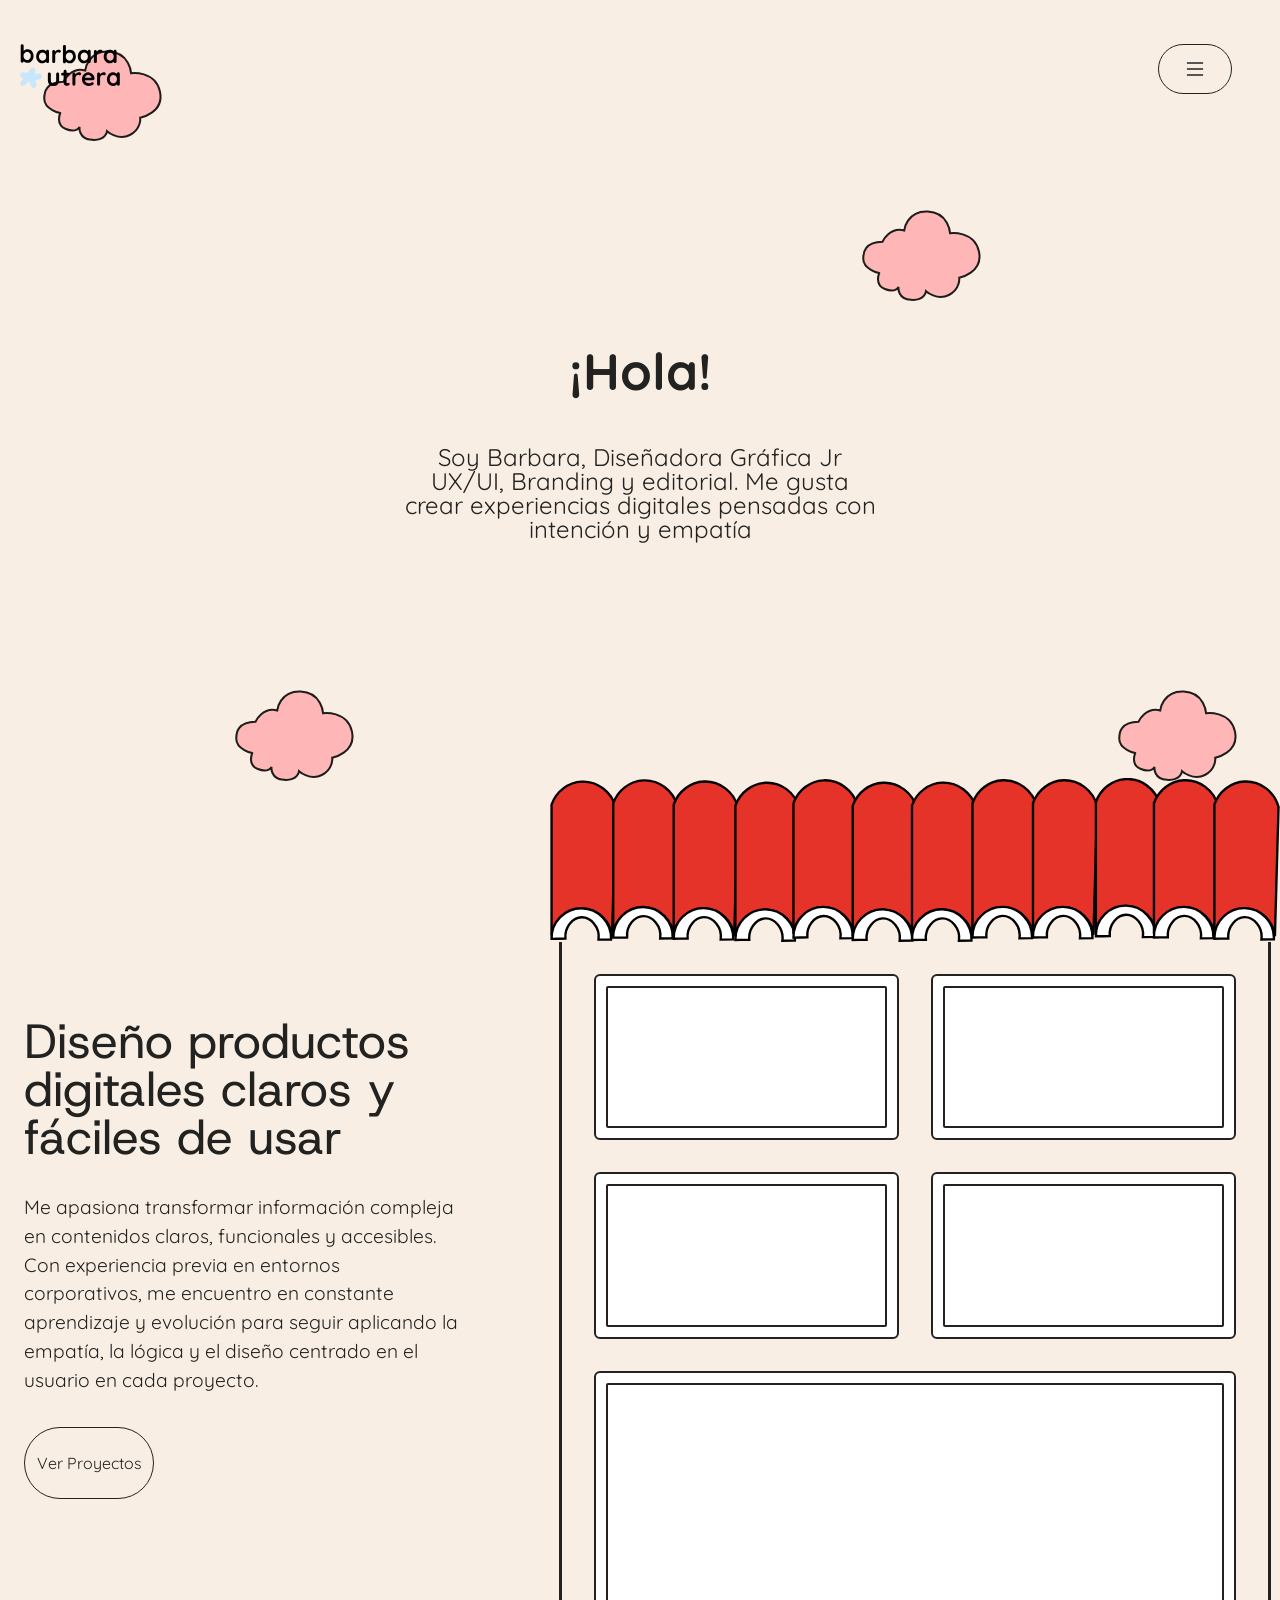
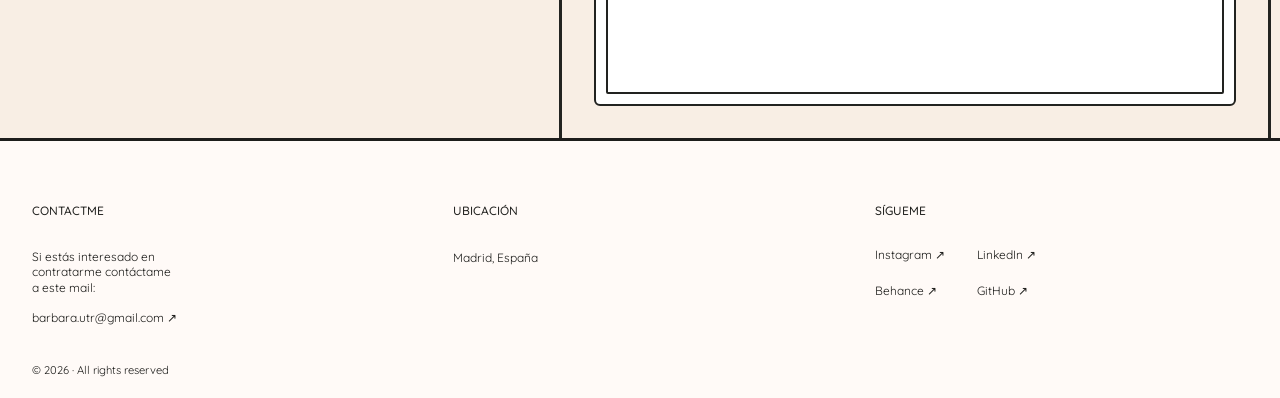
==== index.html @ 0269cc69 "Landing inicial" ====
<!DOCTYPE html>
<html lang="es">

<head>
    <meta charset="UTF-8">
    <meta name="viewport" content="width=device-width, initial-scale=1.0">
    <meta name="theme-color" content="#fffaf7">
    <meta name="description" content="Portfolio de diseño digital de Bárbara Utrera.">
    <title>Bárbara Utrera — Diseño digital</title>
    <link rel="stylesheet" href="css/index.css">
    <link rel="preconnect" href="https://fonts.googleapis.com">
    <link rel="preconnect" href="https://fonts.gstatic.com" crossorigin>
    <link
        href="https://fonts.googleapis.com/css2?family=Host+Grotesk:wght@500;600;700&family=IBM+Plex+Mono:wght@400;500&family=Quicksand:wght@500;600&display=swap"
        rel="stylesheet">
    <script src="js/index.js" defer></script>
</head>

<!-- div.grid$*5-->

<body>
    <header class="Header">
        <!-- Logo enlazado al inicio -->
        <a class="Header-logo" href="#home">
            <img class="Header-img" src="assets/Landing/logo_nativo.svg" alt="Bárbara Utrera, inicio">
        </a>

        <!-- Menú de navegación -->
        <nav class="Menu" aria-label="Navegación principal">
            <div class="Menu-panel" id="menu-panel">
                <ul class="Menu-list">
                    <li class="Menu-item">
                        <a class="Menu-link" href="#about">Sobre mí</a>
                    </li>

                    <li class="Menu-item">
                        <a class="Menu-link" href="#projects">Proyectos</a>
                    </li>

                    <li class="Menu-item">
                        <a class="Menu-link" href="#playground">Playground</a>
                    </li>
                </ul>
            </div>

            <!-- Botón para abrir o cerrar el menú -->
            <button class="Menu-btn" type="button" aria-label="Cerrar menú" aria-expanded="true"
                aria-controls="menu-panel">
                <svg class="Menu-icon" xmlns="http://www.w3.org/2000/svg" width="24" height="24" viewBox="0 0 16 16"
                    fill="currentColor" aria-hidden="true" focusable="false">
                    <path fill-rule="evenodd"
                        d="M2.5 12a.5.5 0 0 1 .5-.5h10a.5.5 0 0 1 0 1H3a.5.5 0 0 1-.5-.5m0-4a.5.5 0 0 1 .5-.5h10a.5.5 0 0 1 0 1H3a.5.5 0 0 1-.5-.5m0-4a.5.5 0 0 1 .5-.5h10a.5.5 0 0 1 0 1H3a.5.5 0 0 1-.5-.5" />
                </svg>
            </button>
        </nav>
    </header>

    <!-- div.grid$*5-->

    <main>



        <section class="Hero" id="home">
            <div class="Hero-intro">
                <div class="Hero-welcome">
                    <h3 class="Hero-hi">¡Hola!</h3>
                </div>
                <h1 class="Hero-presentation">Soy Barbara, Diseñadora Gráfica Jr UX/UI, Branding y editorial. Me gusta
                    crear experiencias digitales pensadas con intención y empatía
                </h1>
            </div>
            <div class="Hero-sky">

                <div class="Hero-decor-izq Cloud">
                    <svg class="Cloud-svg" viewBox="0 0 1511 1413" xmlns="http://www.w3.org/2000/svg">
                        <path
                            d="M444.347,834.612c-0,0 -115.657,-24.112 -117.66,-103.482c-1.273,-50.425 12.837,-126.103 141.777,-128.123c0,0 54.094,-112.294 159.989,-82.466c0,0 17.36,-147.385 173.597,-140.367c156.237,7.018 164.917,159.668 164.917,159.668c0,0 180.086,-21.055 213.297,135.981c33.211,157.036 -145.631,192.127 -145.631,192.127c0,0 10.453,82.466 -76.345,128.085c-86.799,45.619 -168.538,-28.073 -168.538,-28.073c0,0 -6.888,71.767 -111.046,63.957c-104.158,-7.81 -91.913,-95.539 -91.913,-95.539c0,0 -20.85,47.374 -100.705,15.791c-79.855,-31.583 -41.738,-117.557 -41.738,-117.557Z"
                            style="fill:currentColor;stroke:#1d1d1b;stroke-width:15px;" />
                    </svg>

                </div>
                <div class="Hero-decor-der Cloud">
                    <svg class="Cloud-svg" viewBox="0 0 1511 1413" xmlns="http://www.w3.org/2000/svg">
                        <path
                            d="M444.347,834.612c-0,0 -115.657,-24.112 -117.66,-103.482c-1.273,-50.425 12.837,-126.103 141.777,-128.123c0,0 54.094,-112.294 159.989,-82.466c0,0 17.36,-147.385 173.597,-140.367c156.237,7.018 164.917,159.668 164.917,159.668c0,0 180.086,-21.055 213.297,135.981c33.211,157.036 -145.631,192.127 -145.631,192.127c0,0 10.453,82.466 -76.345,128.085c-86.799,45.619 -168.538,-28.073 -168.538,-28.073c0,0 -6.888,71.767 -111.046,63.957c-104.158,-7.81 -91.913,-95.539 -91.913,-95.539c0,0 -20.85,47.374 -100.705,15.791c-79.855,-31.583 -41.738,-117.557 -41.738,-117.557Z"
                            style="fill:currentColor;stroke:#1d1d1b;stroke-width:15px;" />
                    </svg>
                </div>
                <div class="Hero-decor-der-bot Cloud">
                    <svg class="Cloud-svg" viewBox="0 0 1511 1413" xmlns="http://www.w3.org/2000/svg">
                        <path
                            d="M444.347,834.612c-0,0 -115.657,-24.112 -117.66,-103.482c-1.273,-50.425 12.837,-126.103 141.777,-128.123c0,0 54.094,-112.294 159.989,-82.466c0,0 17.36,-147.385 173.597,-140.367c156.237,7.018 164.917,159.668 164.917,159.668c0,0 180.086,-21.055 213.297,135.981c33.211,157.036 -145.631,192.127 -145.631,192.127c0,0 10.453,82.466 -76.345,128.085c-86.799,45.619 -168.538,-28.073 -168.538,-28.073c0,0 -6.888,71.767 -111.046,63.957c-104.158,-7.81 -91.913,-95.539 -91.913,-95.539c0,0 -20.85,47.374 -100.705,15.791c-79.855,-31.583 -41.738,-117.557 -41.738,-117.557Z"
                            style="fill:currentColor;stroke:#1d1d1b;stroke-width:15px;" />
                    </svg>
                </div>
                <div class="Hero-decor-izq-bot Cloud">
                    <svg class="Cloud-svg" viewBox="0 0 1511 1413" xmlns="http://www.w3.org/2000/svg">
                        <path
                            d="M444.347,834.612c-0,0 -115.657,-24.112 -117.66,-103.482c-1.273,-50.425 12.837,-126.103 141.777,-128.123c0,0 54.094,-112.294 159.989,-82.466c0,0 17.36,-147.385 173.597,-140.367c156.237,7.018 164.917,159.668 164.917,159.668c0,0 180.086,-21.055 213.297,135.981c33.211,157.036 -145.631,192.127 -145.631,192.127c0,0 10.453,82.466 -76.345,128.085c-86.799,45.619 -168.538,-28.073 -168.538,-28.073c0,0 -6.888,71.767 -111.046,63.957c-104.158,-7.81 -91.913,-95.539 -91.913,-95.539c0,0 -20.85,47.374 -100.705,15.791c-79.855,-31.583 -41.738,-117.557 -41.738,-117.557Z"
                            style="fill:currentColor;stroke:#1d1d1b;stroke-width:15px;" />
                    </svg>
                </div>
            </div>

            <!-- SECCIÓN PROYECTOS -->

            <div class="Hero-projects Projects">

                <div class="Projects-title">
                    <h2 class="Projects-h2">Diseño productos digitales claros y fáciles de usar</h2>
                    <p class="Projects-description"> Me apasiona transformar información compleja en contenidos claros, funcionales y accesibles. Con experiencia previa en entornos corporativos, me encuentro en constante aprendizaje y evolución para seguir aplicando la empatía, la lógica y el diseño centrado en el usuario en cada proyecto.</p>
                    <button class="Projects-button">Ver Proyectos</button>
                </div>

                <!-- estructura techo -->

                <div class="Projects-building Building">

                    <div class="Building-roof">

                        <svg class="Building-roofSvg" xmlns="http://www.w3.org/2000/svg" viewBox="30 24 308 69"
                            aria-hidden="true">
                            <style>
                                .cls-1 {
                                    fill: #fff;
                                }

                                .cls-1,
                                .cls-2 {
                                    stroke: #000;
                                    stroke-miterlimit: 10;
                                }

                                .cls-2 {
                                    fill: #e6332a;
                                }
                            </style>
                            <g>
                                <path class="cls-2"
                                    d="M30.64,35.23v55.15c.89-6.63,6.72-11.51,13.28-11.23,6.35.27,11.66,5.3,12.26,11.74.51-18.21,1.02-36.43,1.53-54.64-1.81-6.57-7.83-11-14.3-10.72-5.7.24-10.8,4.09-12.77,9.7Z" />
                                <path class="cls-1"
                                    d="M36.51,91.83c-1.96.03-3.91.06-5.87.09-.18-7.14,5.71-13.05,12.77-12.94,6.99.12,12.66,6.12,12.34,13.19-1.76.03-3.52.06-5.28.08.74-5.35-3.37-9.54-7.15-9.45-3.56.09-7.28,4-6.81,9.02Z" />
                            </g>
                            <g>
                                <path class="cls-2"
                                    d="M56.68,34.72v55.15c.89-6.63,6.72-11.51,13.28-11.23,6.35.27,11.66,5.3,12.26,11.74.51-18.21,1.02-36.43,1.53-54.64-1.81-6.57-7.83-11-14.3-10.72-5.7.24-10.8,4.09-12.77,9.7Z" />
                                <path class="cls-1"
                                    d="M62.55,91.32c-1.96.03-3.91.06-5.87.09-.18-7.14,5.71-13.05,12.77-12.94,6.99.12,12.66,6.12,12.34,13.19-1.76.03-3.52.06-5.28.08.74-5.35-3.37-9.54-7.15-9.45-3.56.09-7.28,4-6.81,9.02Z" />
                            </g>
                            <g>
                                <path class="cls-2"
                                    d="M82.21,35.19v55.15c.89-6.63,6.72-11.51,13.28-11.23,6.35.27,11.66,5.3,12.26,11.74.51-18.21,1.02-36.43,1.53-54.64-1.81-6.57-7.83-11-14.3-10.72-5.7.24-10.8,4.09-12.77,9.7Z" />
                                <path class="cls-1"
                                    d="M88.09,91.79c-1.96.03-3.91.06-5.87.09-.18-7.14,5.71-13.05,12.77-12.94,6.99.12,12.66,6.12,12.34,13.19-1.76.03-3.52.06-5.28.08.74-5.35-3.37-9.54-7.15-9.45-3.56.09-7.28,4-6.81,9.02Z" />
                            </g>
                            <g>
                                <path class="cls-2"
                                    d="M108.26,35.7v55.15c.89-6.63,6.72-11.51,13.28-11.23,6.35.27,11.66,5.3,12.26,11.74.51-18.21,1.02-36.43,1.53-54.64-1.81-6.57-7.83-11-14.3-10.72-5.7.24-10.8,4.09-12.77,9.7Z" />
                                <path class="cls-1"
                                    d="M114.13,92.3c-1.96.03-3.91.06-5.87.09-.18-7.14,5.71-13.05,12.77-12.94,6.99.12,12.66,6.12,12.34,13.19-1.76.03-3.52.06-5.28.08.74-5.35-3.37-9.54-7.15-9.45-3.56.09-7.28,4-6.81,9.02Z" />
                            </g>
                            <g>
                                <path class="cls-2"
                                    d="M132.77,34.68v55.15c.89-6.63,6.72-11.51,13.28-11.23,6.35.27,11.66,5.3,12.26,11.74.51-18.21,1.02-36.43,1.53-54.64-1.81-6.57-7.83-11-14.3-10.72-5.7.24-10.8,4.09-12.77,9.7Z" />
                                <path class="cls-1"
                                    d="M138.64,91.28c-1.96.03-3.91.06-5.87.09-.18-7.14,5.71-13.05,12.77-12.94,6.99.12,12.66,6.12,12.34,13.19-1.76.03-3.52.06-5.28.08.74-5.35-3.37-9.54-7.15-9.45-3.56.09-7.28,4-6.81,9.02Z" />
                            </g>
                            <g>
                                <path class="cls-2"
                                    d="M157.79,35.7v55.15c.89-6.63,6.72-11.51,13.28-11.23,6.35.27,11.66,5.3,12.26,11.74.51-18.21,1.02-36.43,1.53-54.64-1.81-6.57-7.83-11-14.3-10.72-5.7.24-10.8,4.09-12.77,9.7Z" />
                                <path class="cls-1"
                                    d="M163.66,92.3c-1.96.03-3.91.06-5.87.09-.18-7.14,5.71-13.05,12.77-12.94,6.99.12,12.66,6.12,12.34,13.19-1.76.03-3.52.06-5.28.08.74-5.35-3.37-9.54-7.15-9.45-3.56.09-7.28,4-6.81,9.02Z" />
                            </g>
                            <g>
                                <path class="cls-2"
                                    d="M182.81,35.68v55.15c.89-6.63,6.72-11.51,13.28-11.23,6.35.27,11.66,5.3,12.26,11.74.51-18.21,1.02-36.43,1.53-54.64-1.81-6.57-7.83-11-14.3-10.72-5.7.24-10.8,4.09-12.77,9.7Z" />
                                <path class="cls-1"
                                    d="M188.68,92.28c-1.96.03-3.91.06-5.87.09-.18-7.14,5.71-13.05,12.77-12.94,6.99.12,12.66,6.12,12.34,13.19-1.76.03-3.52.06-5.28.08.74-5.35-3.37-9.54-7.15-9.45-3.56.09-7.28,4-6.81,9.02Z" />
                            </g>
                            <g>
                                <path class="cls-2"
                                    d="M208.36,34.66v55.15c.89-6.63,6.72-11.51,13.28-11.23,6.35.27,11.66,5.3,12.26,11.74.51-18.21,1.02-36.43,1.53-54.64-1.81-6.57-7.83-11-14.3-10.72-5.7.24-10.8,4.09-12.77,9.7Z" />
                                <path class="cls-1"
                                    d="M214.23,91.26c-1.96.03-3.91.06-5.87.09-.18-7.14,5.71-13.05,12.77-12.94,6.99.12,12.66,6.12,12.34,13.19-1.76.03-3.52.06-5.28.08.74-5.35-3.37-9.54-7.15-9.45-3.56.09-7.28,4-6.81,9.02Z" />
                            </g>
                            <g>
                                <path class="cls-2"
                                    d="M233.89,34.66v55.15c.89-6.63,6.72-11.51,13.28-11.23,6.35.27,11.66,5.3,12.26,11.74.51-18.21,1.02-36.43,1.53-54.64-1.81-6.57-7.83-11-14.3-10.72-5.7.24-10.8,4.09-12.77,9.7Z" />
                                <path class="cls-1"
                                    d="M239.77,91.26c-1.96.03-3.91.06-5.87.09-.18-7.14,5.71-13.05,12.77-12.94,6.99.12,12.66,6.12,12.34,13.19-1.76.03-3.52.06-5.28.08.74-5.35-3.37-9.54-7.15-9.45-3.56.09-7.28,4-6.81,9.02Z" />
                            </g>
                            <g>
                                <path class="cls-2"
                                    d="M260.45,34.15v55.15c.89-6.63,6.72-11.51,13.28-11.23,6.35.27,11.66,5.3,12.26,11.74.51-18.21,1.02-36.43,1.53-54.64-1.81-6.57-7.83-11-14.3-10.72-5.7.24-10.8,4.09-12.77,9.7Z" />
                                <path class="cls-1"
                                    d="M266.32,90.74c-1.96.03-3.91.06-5.87.09-.18-7.14,5.71-13.05,12.77-12.94,6.99.12,12.66,6.12,12.34,13.19-1.76.03-3.52.06-5.28.08.74-5.35-3.37-9.54-7.15-9.45-3.56.09-7.28,4-6.81,9.02Z" />
                            </g>
                            <g>
                                <path class="cls-2"
                                    d="M284.96,34.66v55.15c.89-6.63,6.72-11.51,13.28-11.23,6.35.27,11.66,5.3,12.26,11.74.51-18.21,1.02-36.43,1.53-54.64-1.81-6.57-7.83-11-14.3-10.72-5.7.24-10.8,4.09-12.77,9.7Z" />
                                <path class="cls-1"
                                    d="M290.83,91.26c-1.96.03-3.91.06-5.87.09-.18-7.14,5.71-13.05,12.77-12.94,6.99.12,12.66,6.12,12.34,13.19-1.76.03-3.52.06-5.28.08.74-5.35-3.37-9.54-7.15-9.45-3.56.09-7.28,4-6.81,9.02Z" />
                            </g>
                            <g>
                                <path class="cls-2"
                                    d="M310.49,35.17v55.15c.89-6.63,6.72-11.51,13.28-11.23,6.35.27,11.66,5.3,12.26,11.74.51-18.21,1.02-36.43,1.53-54.64-1.81-6.57-7.83-11-14.3-10.72-5.7.24-10.8,4.09-12.77,9.7Z" />
                                <path class="cls-1"
                                    d="M316.36,91.77c-1.96.03-3.91.06-5.87.09-.18-7.14,5.71-13.05,12.77-12.94,6.99.12,12.66,6.12,12.34,13.19-1.76.03-3.52.06-5.28.08.74-5.35-3.37-9.54-7.15-9.45-3.56.09-7.28,4-6.81,9.02Z" />
                            </g>


                            <!-- Aquí van los demás grupos <g> originales -->

                        </svg>

                    </div>


                    <!-- Estructura edificio -->

                    <div class="Building-grid">

                        <!-- Planta superior -->
                        <div class="Building-top">

                            <a class="Building-window Window" href="ux.html">
                                <span class="Window-tooltip">
                                    UX/UI ↗
                                </span>
                                <video class="Window-video" autoplay muted loop playsinline preload="auto">
                                    <source src="assets/Landing/ventana_ux_2.mp4" type="video/mp4">
                                </video>

                            </a>

                            <a class="Building-window Window" href="branding.html">
                                <span class="Window-tooltip">
                                    Branding ↗
                                </span>
                                <video class="Window-video" autoplay muted loop playsinline preload="auto">
                                    <source src="assets/Landing/Branding_v1.mp4" type="video/mp4">
                                </video>

                            </a>

                        </div>

                        <!-- Planta intermedia -->
                        <div class="Building-middle">

                            <a class="Building-window Window" href="editorial.html">

                                <span class="Window-tooltip">
                                    Editorial ↗
                                </span>
                                <video class="Window-video" autoplay muted loop playsinline preload="auto">
                                    <source src="assets/Landing/editorial.mp4" type="video/mp4">
                                </video>
                            </a>

                            <a class="Building-window Window" href="playground.html">
                                <span class="Window-tooltip">
                                    Playground ↗
                                </span>
                                <video class="Window-video" autoplay muted loop playsinline preload="auto">
                                    <source src="assets/Landing/Playground_v2.mp4" type="video/mp4">
                                </video>
                            </a>

                        </div>

                        <!-- Planta inferior -->
                        <div class="Building-bottom">

                            <a class="Building-window Window Window--entrance" href="#about">
                                <span class="Window-tooltip">
                                    Sobre mi ↗
                                </span>
                                <video class="Window-video" autoplay muted loop playsinline preload="auto">
                                    <source src="assets/Landing/Video Project 1 (1).mp4" type="video/mp4">
                                </video>

                            </a>

                        </div>

                    </div>
                </div>


            </div>

        </section>

        <footer class="Footer">


            <div class="Footer-grid">

                <!-- CONTACTO -->
                <div class="Footer-contact">
                    <h2 class="Footer-title">CONTACTME</h2>

                    <p class="Footer-description">
                        Si estás interesado en<br>
                        contratarme contáctame<br>
                        a este mail:
                    </p>

                    <a class="Footer-email" href="mailto:barbara.utr@gmail.com">
                        barbara.utr@gmail.com ↗
                    </a>
                </div>

                <!-- UBICACIÓN -->
                <div class="Footer-location">
                    <h2 class="Footer-title">UBICACIÓN</h2>

                    <p class="Footer-text">
                        Madrid, España
                    </p>
                </div>

                <!-- REDES SOCIALES -->
                <nav class="Footer-social" aria-label="Redes sociales">
                    <h2 class="Footer-title">SÍGUEME</h2>

                    <div class="Footer-links">
                        <a class="Footer-link" href="https://instagram.com/" target="_blank" rel="noopener noreferrer">
                            Instagram ↗
                        </a>

                        <a class="Footer-link" href="https://linkedin.com/" target="_blank" rel="noopener noreferrer">
                            LinkedIn ↗
                        </a>

                        <a class="Footer-link" href="https://behance.net/brbarautrera" target="_blank"
                            rel="noopener noreferrer">
                            Behance ↗
                        </a>

                        <a class="Footer-link" href="https://github.com/" target="_blank" rel="noopener noreferrer">
                            GitHub ↗
                        </a>
                    </div>
                </nav>

            </div>

            <!-- COPYRIGHT -->
            <div class="Footer-bottom">
                <small class="Footer-copyright">
                    © 2026 · All rights reserved
                </small>
            </div>

        </footer>



    </main>
</body>

</html>
---- css/index.css ----
@charset "UTF-8";

:root {
    font-size: 100%;
    font-family: system-ui, sans-serif;
    scroll-behavior: smooth;
    --rojo: #E5382D;
    --rosa: #FEB6B6;
    --beige: #F8EEE4;
    --negro: #222320;
    --celeste: #C9E7FA;
    --blanco: white;
    --color-cloud: var(--rosa);
    --espacio-header: 1.25rem;
    --borde-menu: 0.0625rem solid var(--negro);
    --radio-menu: 3rem;
    --duracion-menu: 300ms;

    --tipo-titular: 'Host Grotesk', sans-serif;
    --tipo-body: 'Quicksand', sans-serif;
    --font-size-body: 1.5rem;

    /* Modo Oscuro */

    [data-theme="dark"] {
        --color-cloud: var(--celeste);
    }

}



*:where(:not(html, iframe, canvas, img, svg, video, audio):not(svg *, symbol *)) {
    all: unset;
    display: revert;
}

*::before,
*::after {
    display: block;
    box-sizing: border-box;
}

img,
picture,
video,
iframe,
figure,
canvas {
    max-width: 100%;
    width: 100%;
    display: block;
    height: initial;
}

a {
    display: block;
    text-decoration: none;
    color: inherit;
    font: inherit;
}

p {
    hyphens: none;
}

p a {
    display: inline;
}

li,
menu,
summary {
    list-style: none;
}

ol {
    counter-reset: revert;
}

h1,
h2,
h3,
h4,
h5,
h6,
p,
span,
a,
strong,
blockquote,
i,
b,
u,
em,
mark,
del,
pre,
code {
    font: inherit;
    line-height: 1em;
    color: inherit;
    text-decoration: none;
    text-wrap: pretty;
    hyphens: none;
}

blockquote:before,
blockquote:after,
q:before,
q:after {
    content: "";
    content: none;
}

form,
input,
textarea,
select,
button,
label {
    font: inherit;
    hyphens: auto;
    background-color: transparent;
    color: inherit;
    display: block;
}

textarea {
    white-space: pre-wrap;
}

button,
label {
    cursor: pointer;
}

::placeholder {
    color: unset;
}

table,
tr,
td,
th,
thead,
tbody,
tfoot {
    border-collapse: collapse;
    border-spacing: 0;
    font: inherit;
}

svg {
    width: 100%;
    display: block;
    height: initial;
    fill: currentColor;
}

p svg {
    display: inline;
    width: initial;
}

:where([draggable="true"]) {
    -webkit-user-drag: element;
}

body {
    min-height: 100vh;
    color: inherit;
    line-height: 1.5em;
    -webkit-hyphens: auto;
    -ms-hyphens: auto;
    hyphens: auto;
    font-smooth: always;
    -webkit-font-smoothing: antialiased;
    -moz-osx-font-smoothing: grayscale;
}


body {
    background-color: var(--beige);
    color: var(--negro);
    font-family: var(--tipo-body);
}

/*Comienzo de Header */
.Header {
    padding-top: 2rem;
    justify-content: space-between;
    display: flex;
    align-items: flex-end;
    gap: 1rem;
    position: sticky;
    top: 0;
    z-index: 10;
}

.Header-logo {
    flex-shrink: 0;
    width: 7rem;

}

.Header-img {
    width: 100%;

}

/* Menú: versión móvil */
.Menu {
    display: flex;
    flex-direction: column;
    align-items: flex-end;
    padding-right: 3rem;
    padding-left: 3rem;

}

/* Botón de hamburguesa */
.Menu-btn {
    order: -1;
    flex-shrink: 0;

    display: flex;
    justify-content: center;
    align-items: center;

    width: 4.5rem;
    height: 3rem;


    border: var(--borde-menu);
    border-radius: var(--radio-menu);

    background-color: var(--beige);
    color: var(--negro);
    cursor: pointer;

    transition:
        background-color var(--duracion-menu) ease,
        color var(--duracion-menu) ease;
}

.Menu-icon {
    width: 1.5rem;
    height: 1.5rem;
    flex-shrink: 0;
}

/* Panel: se expande hacia abajo */
.Menu-panel {
    display: grid;
    grid-template-rows: 1fr;

    opacity: 1;
    visibility: visible;

    transition:
        grid-template-rows 10ms ease opacity 10ms ease visibility 10ms ease;
}

.Menu-list {
    display: flex;
    flex-direction: column;
    gap: 0.625rem;

    min-height: 0;
    overflow: hidden;
}

/* Separación del botón incluida en el contenido retráctil */
.Menu-item:first-child {
    margin-top: 0.75rem;
}

/* Enlaces con aspecto de botón */
.Menu-link {
    display: flex;
    justify-content: center;
    align-items: center;

    width: 7rem;
    min-height: 3rem;
    padding: 0.2rem 1rem;

    border: var(--borde-menu);
    border-radius: var(--radio-menu);

    background-color: var(--beige);
    color: var(--negro);

    font-family: var(--tipo-body);
    font-size: 0.875rem;
    line-height: 1.25;
    text-align: center;
    white-space: nowrap;

    transition:
        background-color var(--duracion-menu) ease,
        color var(--duracion-menu) ease;
}

/* Página actual y hover */
.Menu-link.is-active,
.Menu-link:hover,
.Menu-btn:hover {
    background-color: var(--negro);
    color: var(--beige);
}

/* Foco accesible, dibujado hacia dentro para evitar recortes */
.Header-logo:focus-visible,
.Menu-link:focus-visible,
.Menu-btn:focus-visible {
    outline: 0.125rem solid var(--rojo);
    outline-offset: -0.25rem;
}

/* Menú cerrado: JavaScript activa is-enhanced */
.Menu.is-enhanced .Menu-panel {
    grid-template-rows: 0fr;
    opacity: 0;
    visibility: hidden;
    pointer-events: none;
}

/* Menú abierto */
.Menu.is-enhanced.is-open .Menu-panel {
    grid-template-rows: 1fr;
    opacity: 1;
    visibility: visible;
    pointer-events: auto;
}


/* Escritorio: apertura hacia la izquierda */
@media (min-width: 60em) {
    :root {
        --espacio-header: 3rem;
    }

    .Header {
        align-items: center;
    }

    .Header-logo {
        width: 9rem;
    }

    .Menu {
        flex-direction: row;
        justify-content: flex-end;
        align-items: center;
    }

    .Menu-btn {
        order: 0;
    }

    .Menu-panel {
        grid-template-rows: 1fr;
        grid-template-columns: 1fr;

        transition:
            grid-template-columns var(--duracion-menu) ease,
            opacity var(--duracion-menu) ease,
            visibility var(--duracion-menu) ease;
    }

    .Menu-list {
        flex-direction: row;
        align-items: center;
        min-width: 0;
    }

    .Menu-item {
        flex-shrink: 0;
    }

    .Menu-item:first-child {
        margin-top: 0;
    }

    .Menu-item:last-child {
        margin-right: 0.625rem;
    }

    .Menu.is-enhanced .Menu-panel {
        grid-template-rows: 1fr;
        grid-template-columns: 0fr;
    }

    .Menu.is-enhanced.is-open .Menu-panel {
        grid-template-columns: 1fr;
    }
}

/* MAIN Introducción de portfolio */
.Hero {

    width: 100%;
    min-height: 37rem;
    border-bottom: 3px solid #1d1d1b;
    margin: 6rem auto 0rem;
    padding-top: 5rem;
    overflow-x: clip;
}

.Hero-intro {

    max-width: 1fr;
    min-height: 400px;
    margin: auto;
    padding: 3rem;

}

.Hero-hi {

    padding: 1rem;
    text-align: center;
    font-weight: 800;
    font-size: clamp(3rem, 4vw, 8rem);

}

.Hero-presentation {

    width: 90%;
    margin: auto;
    padding: 2rem;
    max-width: 30rem;
    font-size: var(--font-size-body);
    justify-content: center;
    align-items: center;
    text-align: center;
    hyphens: none;
}


/* Nubes de la landing (cielo) */
.Hero-sky {

    width: 100%;
    min-height: 800px;
    position: absolute;
    top: 0;
    z-index: 2;

    overflow-x: clip;

}

/* estilos comunes de las nubes */
.Cloud {
    width: clamp(8rem, 16vw, 22rem);
    position: absolute;
    animation: moverNube 8s ease-in-out infinite alternate;

}

.Cloud-svg {
    width: 100%;
    height: auto;
    display: block;
}

.Cloud-svg path {
    color: var(--color-cloud);
}


.Hero-decor-izq {

    position: absolute;

    top: 0;
    animation-delay: -3s;
}

.Hero-decor-der {


    position: absolute;
    top: 20%;
    right: 20%;
    animation-delay: -2s;

}

.Hero-decor-der-bot {

    position: absolute;
    top: 80%;
    right: 0;
    animation-delay: -4s;

}

.Hero-decor-izq-bot {

    position: absolute;
    top: 80%;
    left: 15%;
    animation-delay: -2s;
}

/* Animación */
@keyframes moverNube {
    0% {
        transform: translateX(-30px);
    }

    100% {
        transform: translateX(30px);
    }
}

@media (prefers-reduced-motion: reduce) {
    .Cloud {
        animation: none;
    }
}

/* SECCIÓN PROYECTOS */

/* Descripción */
.Hero-projects {

    width: 100%;

    display: grid;
    grid-template-columns: 1fr 1.5fr;
    gap: 4rem;
    align-items: center;
}


.Projects-title {
    width: 90%;
    min-width: 0;
    margin: 0 auto;
}

.Projects-h2 {

    font-family: var(--tipo-titular);
    font-size: 3rem;
    padding-bottom: 2rem;
}

.Projects-description {

    padding-bottom: 2rem;
    font-family: var(--tipo-body);
    font-size: 1.2rem;
    line-height:1.5;
}

.Projects-button {

    width: auto;
    min-height: 3rem;
    padding: 0.7rem;

    border: var(--borde-menu);
    border-radius: var(--radio-menu);

    background-color: var(--beige);
    color: var(--negro);
    cursor: pointer;

  transition:
    background-color var(--duracion-menu) ease,
    color var(--duracion-menu) ease;
}
.Projects-button:hover,
.Projects-button:focus-visible {
    background-color: var(--negro);
    color: var(--blanco);
}


/* Edificio */
.Projects-building {
    min-width: 0;
}

.Building {}

.Building-roof {

    width: 100%;
    min-height: 100px;
}

.Building-roof img {
    width: 100%;
    height: 100%;
    object-fit: cover;
    display: block;
}



/* Ventanas */

.Building-grid {

    width: 88%;
    margin: auto;
    padding: 2rem;
    min-width: 0;
    border-left: 3px solid var(--negro);
    border-right: 3px solid var(--negro);

}

.Building-top {


    width: 100%;
    padding-bottom: 2rem;

    display: grid;
    grid-template-columns: repeat(2, minmax(0, 1fr));
    gap: 2rem;

}

.Building-middle {

    width: 100%;
    padding-bottom: 2rem;
    display: grid;
    grid-template-columns: repeat(2, minmax(0, 1fr));
    gap: 2rem;
}

.Building-bottom {

    width: 100%;
}

.Window-video {
    box-sizing: border-box;
    width: 100%;
    display: block;
    border: 2px solid var(--negro);
    border-radius: 2px;
}

/* Ventana */
.Window {
    position: relative;
    display: block;
    overflow: visible;
    box-sizing: border-box;
    padding: 10px;
    background-color: var(--blanco);
    border: 2px solid var(--negro);
    border-radius: 6px;
    transition: transform 250ms ease;
}


.Window:hover,
.Window:focus-visible {
    transform: scale(1.07);
    z-index: 2;
}

/* Vídeo */
.Window-video {

    display: block;
    width: 100%;
    height: auto;
}

/* Burbuja */
.Window-tooltip {
    position: absolute;
    bottom: calc(100% + 12px);
    left: 50%;

    transform: translate(-50%, 10px);

    padding: 0.65rem 1rem;
    background-color: white;
    color: #1d1d1b;

    border: 1.5px solid #1d1d1b;
    border-radius: 12px;

    font-family: 'Quicksand', sans-serif;
    font-size: 1rem;
    font-weight: 700;
    white-space: nowrap;

    opacity: 0;
    visibility: hidden;

    transition:
        opacity 0.3s ease,
        transform 0.3s ease,
        visibility 0.3s ease;

    pointer-events: none;
    z-index: 10;
}

/* Mostrar al interactuar */
.Window:hover .Window-tooltip,
.Window:focus-visible .Window-tooltip {
    opacity: 1;
    visibility: visible;
    transform: translate(-50%, 0);
}

/* TABLET: 900px o menos         */


@media (max-width: 900px) {

    /* Texto arriba y edificio debajo */
    .Hero-projects {
        grid-template-columns: minmax(0, 1fr);
        gap: 3rem;
    }

    /* Edificio */
    .Projects-building {
        width: 100%;
        min-width: 0;
    }

    /* Dos ventanas por fila */
    .Building-top,
    .Building-middle {
        grid-template-columns: repeat(2, minmax(0, 1fr));
        gap: 1rem;
    }

    /* Vídeos adaptados a sus ventanas */
    .Window-video {
        width: 100%;
        height: auto;
        display: block;
    }
}


/* MÓVIL */
@media (max-width: 600px) {

    .Menu {
        width: 95%;


    }
    .Hero-intro{
        display:none;
    }
    .Hero-sky{
   
    }
    .Header-logo {
        display: none;

    }

    .Hero {
        overflow-x: clip;
    }

    .Hero-projects {
        grid-template-columns: minmax(0, 1fr);
        
    }
    .Projects-h2{
        font-size:2rem;
    }

    .Projects-title {
        width: 90%;
        min-width: 0;
        margin: 0 auto;
        padding-top: -2rem;
    }

    .Projects-building {
        width: 100%;

    }

    .Building-grid {
        padding: 1rem;
    }

    .Building-top,
    .Building-middle {
        grid-template-columns: minmax(0, 1fr);
        gap: 1.5rem;
    }

    .Building-window {
        width: 100%;
        min-width: 0;
    }

    .Window-video {
        width: 100%;
        height: auto;
        display: block;

    }

    .Hero-decor-der-bot {}

    .Hero-sky {
        position: absolute;
        width: 100%;
        top: 0;
        left: 0;
        overflow: clip;
    }
}



/* Java Script */
.Menu {
    position: relative;
    display: flex;
    flex-direction: row;
    align-items: center;
    justify-content: flex-end;
}

/* Panel que aparece a la izquierda */

.Menu-panel {
    position: absolute;
    top: 50%;
    right: calc(100% + 0.75rem);

    width: max-content;

    transform: translateY(-50%) translateX(10px);

    opacity: 0;
    visibility: hidden;
    pointer-events: none;

    transition:
        transform 300ms ease,
        opacity 300ms ease,
        visibility 300ms ease;
}

.Menu-list {
    display: flex;
    flex-direction: row;
    align-items: center;
    min-width: 0;
    overflow: hidden;
}

/* Estado cerrado */

.Menu.is-enhanced .Menu-panel {
    opacity: 0;
    visibility: hidden;
    pointer-events: none;
}

/* Estado abierto */

.Menu.is-enhanced.is-open .Menu-panel {
    opacity: 1;
    visibility: visible;
    pointer-events: auto;

    transform: translateY(-50%) translateX(0);
}

/* BOTÓN HAMBURGUESA */

.Menu-btn {
    order: 0;
}


/* MENÚ MÓVIL */

@media (max-width: 59.999em) {

    .Menu {
        flex-direction: column;
        align-items: flex-end;
    }

    .Menu-panel {
        top: calc(100% + 0.75rem);
        right: 0;

        width: max-content;

        transform: translateY(-10px);
    }

    .Menu-list {
        flex-direction: column;
        overflow: visible;
    }

    .Menu-btn {
        order: -1;
    }

    .Menu.is-enhanced.is-open .Menu-panel {
        transform: translateY(0);
    }
}


.Hero-intro {
    transition: opacity 0.5s ease, visibility 0.5s ease;
}

/* Footer */

.Footer {
    background-color: #fffaf7;
    color: #1d1d1b;
    padding: 4rem 2rem 1rem;
    border-top: none;
    font-family: 'Quicksand', sans-serif;
}

/* GRID PRINCIPAL */

.Footer-grid {
    display: grid;
    grid-template-columns: repeat(3, minmax(0, 1fr));
    column-gap: 3rem;
}

/* TÍTULOS */

.Footer-title {
    font-family: 'Quicksand', sans-serif;
    font-size: 0.75rem;
    font-weight: 500;
    text-transform: uppercase;
    margin-bottom: 2rem;
}

/* CONTACTO */

.Footer-description {
    font-size: 0.75rem;
    line-height: 1.3;
    margin-bottom: 1rem;
}

.Footer-email {
    font-size: 0.75rem;
    text-decoration: none;
    color: inherit;
}

/* UBICACIÓN */

.Footer-text {
    font-size: 0.75rem;
    line-height: 1.5;
}

/* REDES SOCIALES */

.Footer-links {
    display: grid;
    grid-template-columns: repeat(2, max-content);
    column-gap: 2rem;
    row-gap: 1.5rem;
}

.Footer-link {
    font-size: 0.75rem;
    color: inherit;
    text-decoration: none;
    transition: opacity 0.3s ease;
}

.Footer-link:hover,
.Footer-email:hover {
    opacity: 0.6;
}

/* COPYRIGHT */

.Footer-bottom {
    margin-top: 2rem;
}

.Footer-copyright {
    font-size: 0.7rem;
}

/* TABLET */

@media (max-width: 900px) {
    .Footer-grid {
        grid-template-columns: repeat(2, minmax(0, 1fr));
        row-gap: 3rem;
    }
}

/* MÓVIL */

@media (max-width: 600px) {
    .Footer {
        padding: 3rem 1.5rem 1.5rem;
    }

    .Footer-grid {
        grid-template-columns: 1fr;
        row-gap: 2.5rem;
    }

    .Footer-title {
        margin-bottom: 1rem;
    }

    .Footer-links {
        column-gap: 2rem;
        row-gap: 1rem;
    }

    .Footer-bottom {
        margin-top: 3rem;
    }
}
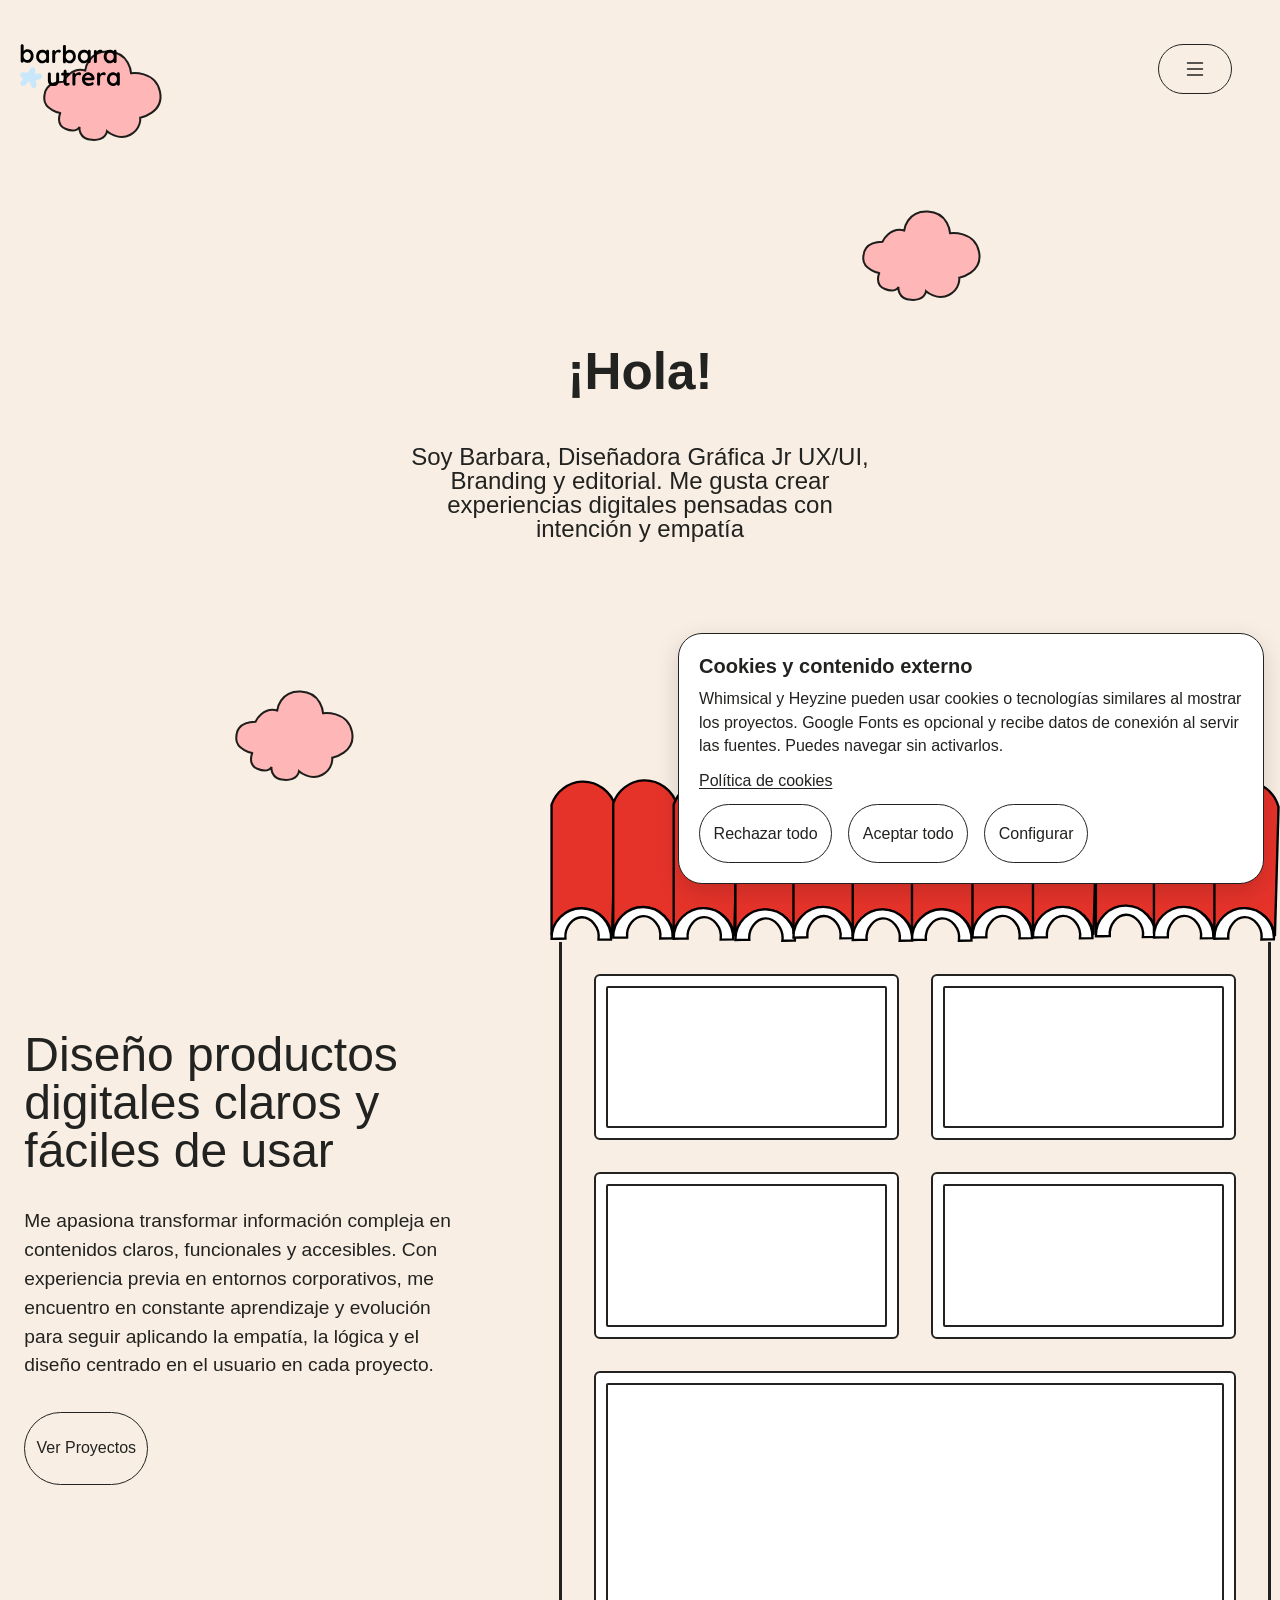
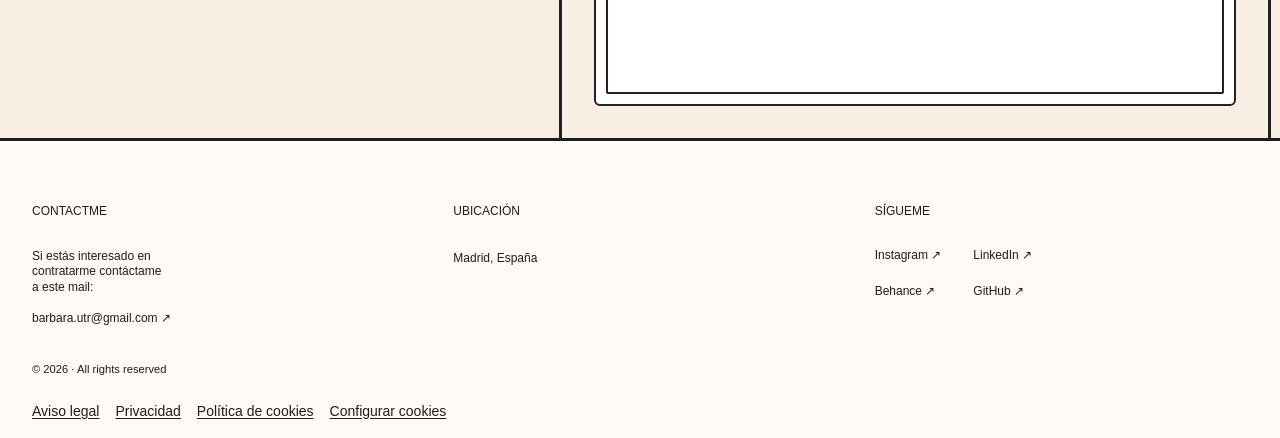
==== commit 4e15589b: "enlaces y politica de privacidad" ====
--- a/index.html
+++ b/index.html
@@ -8,20 +8,29 @@
     <meta name="description" content="Portfolio de diseño digital de Bárbara Utrera.">
     <title>Bárbara Utrera — Diseño digital</title>
     <link rel="stylesheet" href="css/index.css">
-    <link rel="preconnect" href="https://fonts.googleapis.com">
-    <link rel="preconnect" href="https://fonts.gstatic.com" crossorigin>
+
+
     <link
-        href="https://fonts.googleapis.com/css2?family=Host+Grotesk:wght@500;600;700&family=IBM+Plex+Mono:wght@400;500&family=Quicksand:wght@500;600&display=swap"
+        data-privacy-fonts="https://fonts.googleapis.com/css2?family=Host+Grotesk:wght@500;600;700&family=IBM+Plex+Mono:wght@400;500&family=Quicksand:wght@500;600&display=swap"
         rel="stylesheet">
     <script src="js/index.js" defer></script>
+    <link rel="stylesheet" href="css/privacy.css">
+    <script src="js/privacy.js" defer></script>
 </head>
 
 <!-- div.grid$*5-->
 
 <body>
+    <div class="Splash" hidden>
+        <div class="Splash-content">
+            <img class="Splash-ghost" src="assets/Landing/fantasma-carga.svg" width="1161" height="1039" alt="">
+            <div class="Splash-track" aria-hidden="true"><span class="Splash-line"></span></div>
+            <p class="Splash-label" role="status">Cargando…</p>
+        </div>
+    </div>
     <header class="Header">
         <!-- Logo enlazado al inicio -->
-        <a class="Header-logo" href="#home">
+        <a class="Header-logo" href="index.html">
             <img class="Header-img" src="assets/Landing/logo_nativo.svg" alt="Bárbara Utrera, inicio">
         </a>
 
@@ -30,15 +39,15 @@
             <div class="Menu-panel" id="menu-panel">
                 <ul class="Menu-list">
                     <li class="Menu-item">
-                        <a class="Menu-link" href="#about">Sobre mí</a>
+                        <a class="Menu-link" href="about.html">Sobre mí</a>
                     </li>
 
                     <li class="Menu-item">
-                        <a class="Menu-link" href="#projects">Proyectos</a>
+                        <a class="Menu-link" href="nudo.html">Proyectos</a>
                     </li>
 
                     <li class="Menu-item">
-                        <a class="Menu-link" href="#playground">Playground</a>
+                        <a class="Menu-link" href="library.html">Libreria</a>
                     </li>
                 </ul>
             </div>
@@ -110,7 +119,7 @@
                 <div class="Projects-title">
                     <h2 class="Projects-h2">Diseño productos digitales claros y fáciles de usar</h2>
                     <p class="Projects-description"> Me apasiona transformar información compleja en contenidos claros, funcionales y accesibles. Con experiencia previa en entornos corporativos, me encuentro en constante aprendizaje y evolución para seguir aplicando la empatía, la lógica y el diseño centrado en el usuario en cada proyecto.</p>
-                    <button class="Projects-button">Ver Proyectos</button>
+                    <a class="Projects-button" href="nudo.html">Ver Proyectos</a>
                 </div>
 
                 <!-- estructura techo -->
@@ -224,7 +233,7 @@
                         <!-- Planta superior -->
                         <div class="Building-top">
 
-                            <a class="Building-window Window" href="ux.html">
+                            <a class="Building-window Window" href="nudo.html">
                                 <span class="Window-tooltip">
                                     UX/UI ↗
                                 </span>
@@ -234,7 +243,7 @@
 
                             </a>
 
-                            <a class="Building-window Window" href="branding.html">
+                            <a class="Building-window Window" href="repeat-packaging.html">
                                 <span class="Window-tooltip">
                                     Branding ↗
                                 </span>
@@ -249,7 +258,7 @@
                         <!-- Planta intermedia -->
                         <div class="Building-middle">
 
-                            <a class="Building-window Window" href="editorial.html">
+                            <a class="Building-window Window" href="library.html">
 
                                 <span class="Window-tooltip">
                                     Editorial ↗
@@ -259,9 +268,9 @@
                                 </video>
                             </a>
 
-                            <a class="Building-window Window" href="playground.html">
-                                <span class="Window-tooltip">
-                                    Playground ↗
+                            <a class="Building-window Window" href="le-petit-manhattan.html">
+                                <span class="Window-tooltip">
+                                    Mixto ↗
                                 </span>
                                 <video class="Window-video" autoplay muted loop playsinline preload="auto">
                                     <source src="assets/Landing/Playground_v2.mp4" type="video/mp4">
@@ -273,7 +282,7 @@
                         <!-- Planta inferior -->
                         <div class="Building-bottom">
 
-                            <a class="Building-window Window Window--entrance" href="#about">
+                            <a class="Building-window Window Window--entrance" href="about.html">
                                 <span class="Window-tooltip">
                                     Sobre mi ↗
                                 </span>
@@ -331,16 +340,16 @@
                             Instagram ↗
                         </a>
 
-                        <a class="Footer-link" href="https://linkedin.com/" target="_blank" rel="noopener noreferrer">
+                        <a class="Footer-link" href="https://www.linkedin.com/in/barbara-utrera-3a4ba4217/" target="_blank" rel="noopener noreferrer">
                             LinkedIn ↗
                         </a>
 
-                        <a class="Footer-link" href="https://behance.net/brbarautrera" target="_blank"
+                        <a class="Footer-link" href="https://www.behance.net/brbarautrera" target="_blank"
                             rel="noopener noreferrer">
                             Behance ↗
                         </a>
 
-                        <a class="Footer-link" href="https://github.com/" target="_blank" rel="noopener noreferrer">
+                        <a class="Footer-link" href="https://github.com/Butrera" target="_blank" rel="noopener noreferrer">
                             GitHub ↗
                         </a>
                     </div>
@@ -355,6 +364,12 @@
                 </small>
             </div>
 
+            <nav class="Privacy-links" aria-label="Información legal">
+                    <a class="Privacy-link" href="privacidad.html#aviso-legal">Aviso legal</a>
+                    <a class="Privacy-link" href="privacidad.html#privacidad">Privacidad</a>
+                    <a class="Privacy-link" href="privacidad.html#cookies">Política de cookies</a>
+                    <button class="Privacy-open" type="button" data-privacy-open hidden>Configurar cookies</button>
+                </nav>
         </footer>
 
 
--- a/css/index.css
+++ b/css/index.css
@@ -1,4 +1,5 @@
 @charset "UTF-8";
+
 
 :root {
     font-size: 100%;
@@ -27,6 +28,7 @@
     }
 
 }
+
 
 
 
@@ -201,6 +203,7 @@
 .Header-logo {
     flex-shrink: 0;
     width: 7rem;
+  
 
 }
 
@@ -562,7 +565,9 @@
 
 .Projects-button {
 
-    width: auto;
+    display: flex;
+    align-items: center;
+    width: fit-content;
     min-height: 3rem;
     padding: 0.7rem;
 
@@ -1045,4 +1050,98 @@
     .Footer-bottom {
         margin-top: 3rem;
     }
-}+}
+/* Ajustes de móvil y tablet: contenido dentro de su contenedor. */
+@media (max-width: 959px) {
+    *, *::before, *::after { box-sizing: border-box; }
+    .Header { padding: 1.25rem; align-items: center; }
+    .Menu { width: auto; padding: 0; margin-left: auto; }
+    .Menu-panel { right: 0; max-width: calc(100vw - 2.5rem); }
+    .Menu-link { width: 9rem; max-width: 100%; }
+    .Menu-item:first-child { margin-top: 0; }
+    .Hero-intro { max-width: 40rem; padding-inline: 1.25rem; }
+    .Hero-presentation { width: 100%; padding-inline: 0; line-height: 1.4; }
+    .Hero-projects { grid-template-columns: minmax(0, 1fr); gap: 3rem; }
+    .Projects-title { text-align: center; max-width: 38rem; }
+    .Projects-button { margin-inline: auto; text-align: center; }
+    .Building-grid { width: 88%; }
+    .Footer-email { overflow-wrap: anywhere; }
+}
+
+@media (max-width: 600px) {
+    .Hero { position: relative; margin-top: 1.5rem; padding-top: 0; min-height: 0; }
+    .Hero-intro { display: block; position: relative; z-index: 3; min-height: 0; padding-block: 3rem 4rem; }
+    .Hero-presentation { font-size: 1.125rem; }
+    .Hero-sky { min-height: 0; height: 23rem; pointer-events: none; }
+    .Cloud { width: 5rem; }
+    .Hero-decor-der { top: 3%; right: 8%; }
+    .Hero-decor-izq-bot { top: 72%; left: 4%; }
+    .Hero-decor-der-bot { top: 72%; }
+    .Projects-title { width: 100%; padding: 0 1.25rem; }
+    .Projects-h2 { line-height: 1.15; }
+    .Projects-description { font-size: 1rem; }
+    .Projects-building { max-width: 32rem; margin-inline: auto; }
+    .Building-roof { min-height: 0; }
+    .Window-tooltip { max-width: 100%; white-space: normal; text-align: center; }
+    .Footer { text-align: center; }
+    .Footer-links { justify-content: center; }
+}
+
+/* Pantalla de carga de la portada */
+.Splash {
+    position: fixed;
+    inset: 0;
+    z-index: 100;
+    display: grid;
+    place-items: center;
+    padding: 1.5rem;
+    background: var(--beige);
+    color: var(--negro);
+    transition: opacity 250ms ease;
+}
+.Splash[hidden] { display: none; }
+.Splash.is-complete { opacity: 0; pointer-events: none; }
+body.is-loading { overflow: hidden; }
+
+.Splash-content {
+    display: grid;
+    justify-items: center;
+    gap: 1.25rem;
+    inline-size: min(100%, 14rem);
+}
+.Splash-ghost {
+    inline-size: clamp(5rem, 18vw, 9rem);
+    block-size: auto;
+    animation: Splash-float 850ms ease-in-out infinite alternate;
+}
+.Splash-track {
+    inline-size: 100%;
+    block-size: 0.25rem;
+    overflow: hidden;
+    border-radius: 2rem;
+    background: color-mix(in srgb, var(--negro) 18%, var(--beige));
+}
+.Splash-line {
+    display: block;
+    inline-size: 100%;
+    block-size: 100%;
+    border-radius: inherit;
+    background: var(--negro);
+    transform-origin: left center;
+    animation: Splash-fill 3s ease-out both;
+}
+.Splash.is-complete .Splash-line { animation: none; transform: scaleX(1); }
+.Splash-label { font: 500 0.875rem/1.4 var(--tipo-body); }
+
+@keyframes Splash-float {
+    from { transform: translateY(0.35rem); }
+    to { transform: translateY(-0.65rem); }
+}
+@keyframes Splash-fill {
+    from { transform: scaleX(0.08); }
+    to { transform: scaleX(0.9); }
+}
+@media (prefers-reduced-motion: reduce) {
+    .Splash, .Splash-ghost, .Splash-line { animation: none; transition: none; }
+    .Splash-line { transform: scaleX(0.5); }
+}
--- a/css/privacy.css
+++ b/css/privacy.css
@@ -0,0 +1,55 @@
+.Privacy-banner {
+    position: fixed;
+    inset: auto 1rem 1rem auto;
+    z-index: 80;
+    inline-size: min(calc(100% - 2rem), 34rem);
+    max-block-size: calc(100dvh - 2rem);
+    overflow: auto;
+    padding: 1.25rem;
+    border: var(--border, 1px solid #222320);
+    border-radius: 1.5rem;
+    background: var(--blanco, #fff);
+    color: var(--negro, #222320);
+    box-shadow: 0 0.5rem 1.5rem rgb(0 0 0 / 15%);
+    font: 400 1rem/1.45 var(--tipo-body, system-ui);
+}
+.Privacy-title { margin: 0 0 0.6rem; font: 700 1.25rem/1.2 var(--tipo-titular, system-ui); }
+.Privacy-text { margin: 0 0 0.75rem; font: inherit; line-height: inherit; }
+.Privacy-actions, .Privacy-links { display: flex; flex-wrap: wrap; align-items: center; gap: 0.6rem 1rem; }
+.Privacy-button {
+    display: inline-flex;
+    align-items: center;
+    justify-content: center;
+    padding: 0.4rem 0.85rem;
+    min-block-size: 2.75rem;
+    border: var(--border, 1px solid #222320);
+    border-radius: 2rem;
+    background: var(--blanco, #fff);
+    color: var(--negro, #222320);
+    font: inherit;
+    cursor: pointer;
+    text-align: center;
+}
+.Privacy-button:hover { background: var(--beige, #f8eee4); }
+.Privacy-link, .Privacy-open { font: inherit; color: inherit; text-decoration: underline; text-underline-offset: 0.15em; }
+.Privacy-open { background: none; border: 0; padding: 0; cursor: pointer; }
+.Privacy-banner :focus-visible, .Privacy-button:focus-visible, .Privacy-open:focus-visible, .Privacy-link:focus-visible {
+    outline: 2px solid currentColor;
+    outline-offset: 3px;
+}
+.Privacy-options { padding: 0.8rem 0; }
+.Privacy-option { display: flex; align-items: flex-start; gap: 0.65rem; margin-block-end: 0.6rem; cursor: pointer; }
+.Privacy-option input { all: revert; flex: none; margin: 0.2rem 0 0; inline-size: 1.1rem; block-size: 1.1rem; }
+.Privacy-links { margin-block-start: 1.25rem; font: 400 0.875rem/1.5 var(--tipo-body, system-ui); }
+.Privacy-placeholder { display: grid; justify-items: center; align-content: center; gap: 0.7rem; padding: 1.25rem; text-align: center; }
+.Privacy-placeholder p { margin: 0; }
+.Privacy-legal { margin: 0; background: #f8eee4; color: #222320; font: 400 1rem/1.55 system-ui, sans-serif; }
+.Privacy-legal main { max-inline-size: 52rem; margin-inline: auto; padding: 2rem 1rem 5rem; }
+.Privacy-legal h1 { font-size: clamp(1.85rem, 5vw, 3rem); line-height: 1.15; }
+.Privacy-legal section { margin-block-start: 2.5rem; }
+.Privacy-legal a { color: inherit; overflow-wrap: anywhere; }
+.Privacy-legal dt { font-weight: 700; margin-block-start: 0.75rem; }
+.Privacy-legal dd { margin-inline-start: 0; }
+.Privacy-banner[hidden], .Privacy-options[hidden], .Privacy-open[hidden],
+.Privacy-placeholder[hidden], [data-privacy-frame][hidden], [data-privacy-allow][hidden] { display: none; }
+
